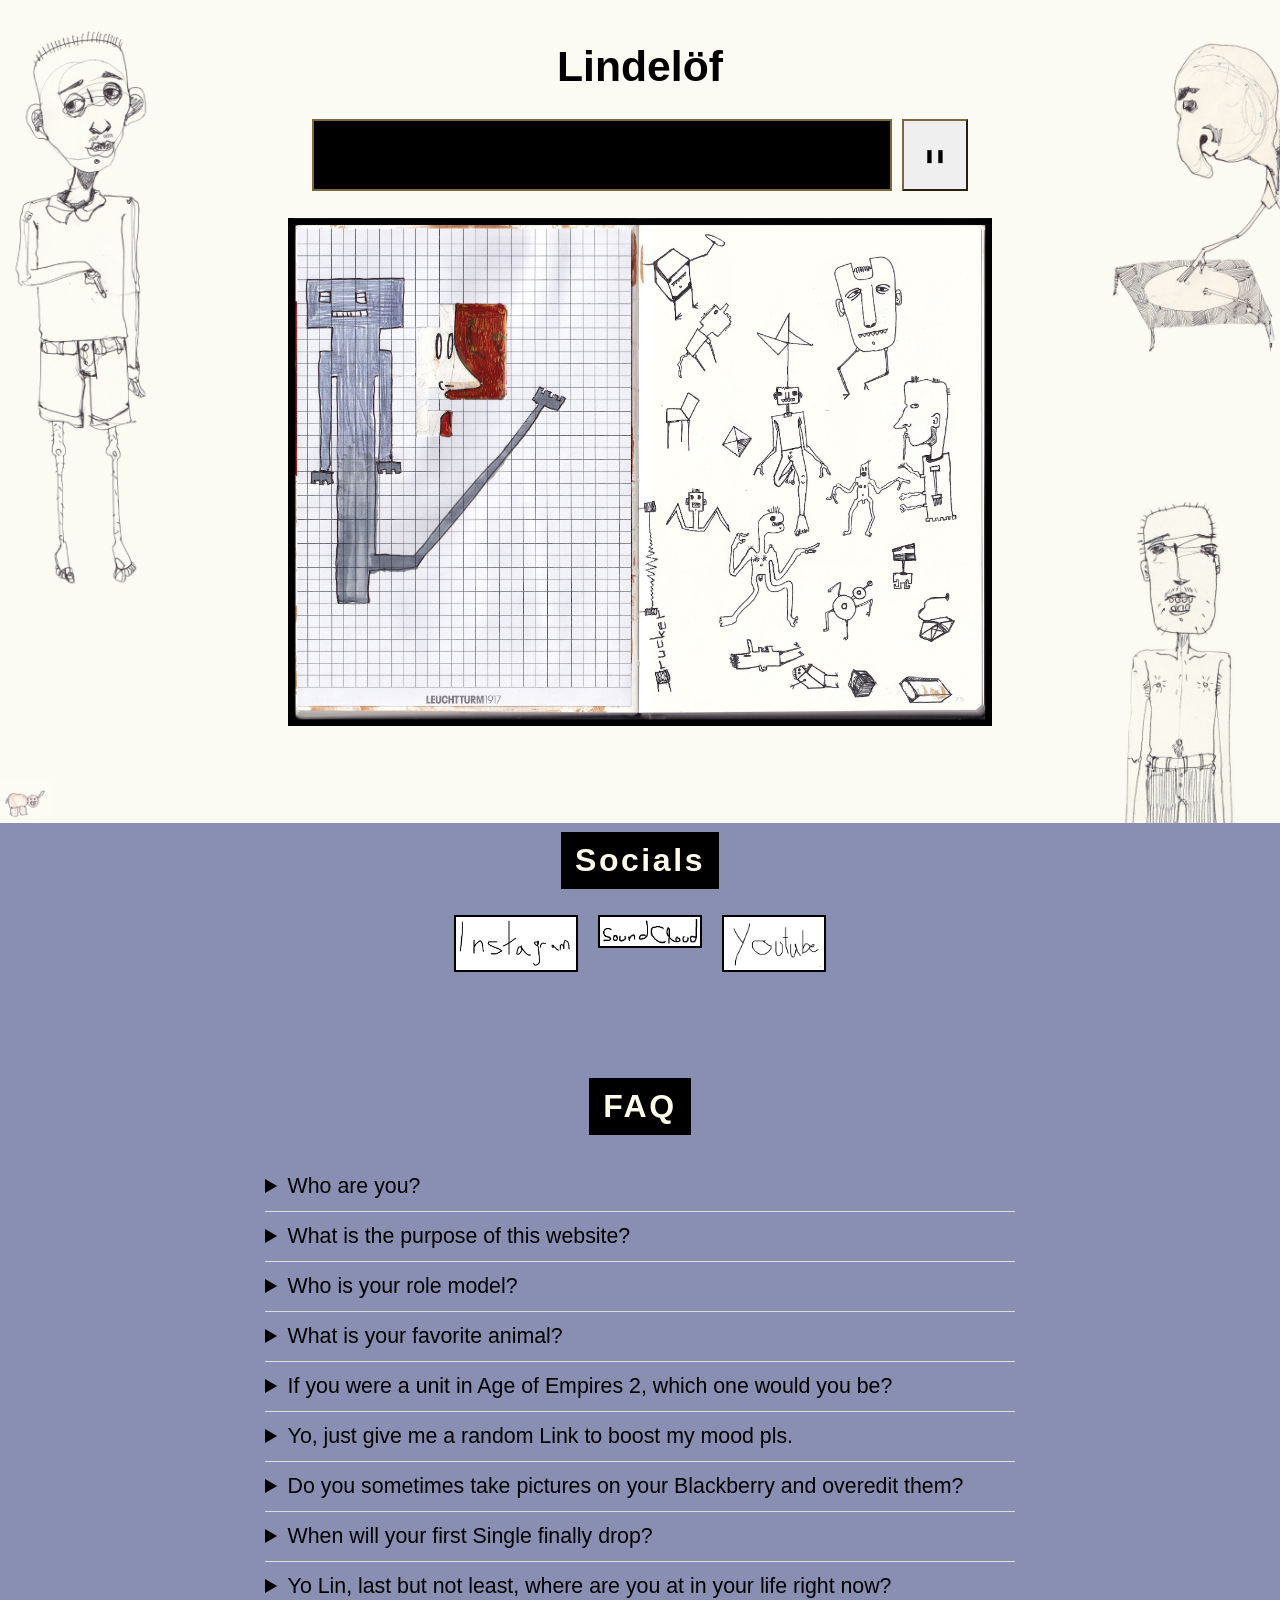
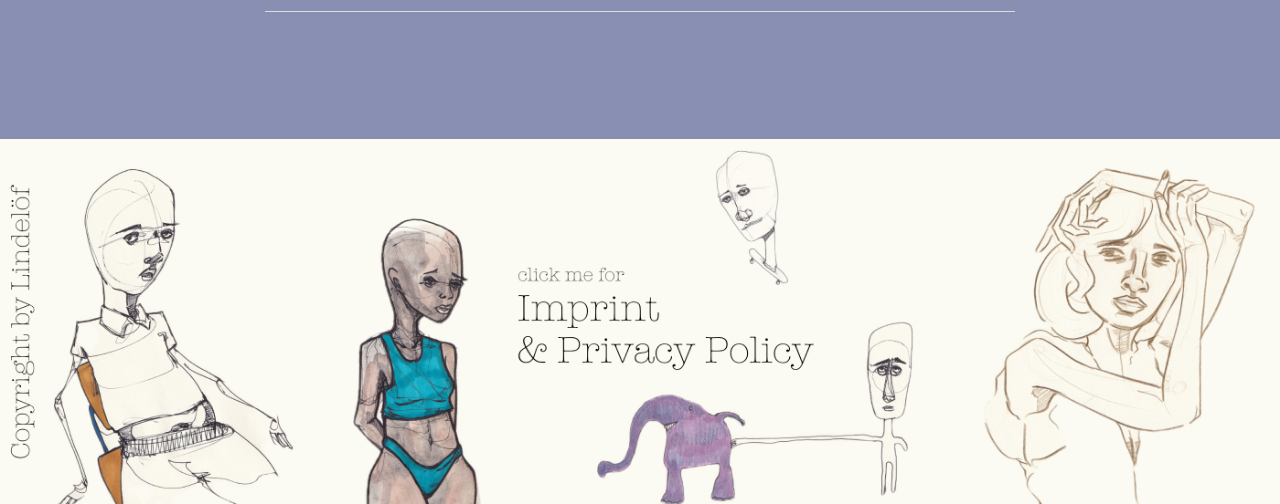
==== index.html @ d3c9ffcc "lil change" ====
<!DOCTYPE html>
<html lang="en">
<head>
  <meta charset="UTF-8">
  <meta name="viewport" content="width=device-width, initial-scale=1.0">
  <link rel="icon" type="image/png" href="icons/favicon256.png">
  <link rel="stylesheet" href="style.css">
  <title>Lindelöf</title>
</head>
<body>
  <div class="container">

    <h1>Lindelöf</h1>

    <div class="outer-banner">
      <div class="banner">
        <p id="banner-text">
          I like making doodles. Click on the open sketchbook to see more pages on my insta.
        </p>
      </div>
      <button id="pause" onclick="toggleBannerAnimation()">❚❚</button>
    </div>

    <div class="rotate-hint">
      <p class="hint-style">
        Website looks better on desktop. 
        <br>
        Rotate your phone for improved experience.
      </p>
    </div>

    <div class="gallery">
      <a href="https://instagram.com/lindeloef_">
        <img src="content/sb.jpg" alt="sketchbook" class="img"></img>
      </a>
    </div>


    <h2 class="margin-headings">Socials</h2>

    <div class="socials">
      <a href="https://instagram.com/lindeloef_">
        <img src="icons/instagram.png" alt="Instagram" width="120">
      </a>
      <a href="https://soundcloud.com/user-661424692">
        <img src="icons/soundcloud.png" alt="SoundCloud" width="100">
      </a>
      <a href="comingsoon.html">
        <img src="icons/youtube.png" alt="YouTube" width="100">
      </a>
    </div>

    <h2 class="margin-headings">FAQ</h2>

    <section class="faq">
      <details>
        <summary>Who are you?</summary>
        <p>I'm Lindelöf aka Lin.</p>
        <p><img src="content/me.jpeg" alt="Lindelöf" class="me-img"></img></p>
      </details>
      <details>
        <summary>What is the purpose of this website?</summary>
        <p>I like to scribble in sketchbooks. Now I want to share my art and become famous. Haha</p>
      </details>
      <details>
        <summary>Who is your role model?</summary>
        <p>This guy: <a href="https://www.youtube.com/watch?v=QdEOL1HGtXE&list=LL&index=1">Mike Meiré</a></p>
      </details>
      <details>
        <summary>What is your favorite animal?</summary>
        <p>Watch this: <a href="https://www.youtube.com/watch?v=CAQuoH_fOWM">Mudskipper</a></p>
      </details>
      <details>
        <summary>If you were a unit in Age of Empires 2, which one would you be?</summary>
        <p>A skirmisher. Or an onager. Wololo</p>
      </details>
      <details>
        <summary>Yo, just give me a random Link to boost my mood pls.</summary>
        <p><a href="https://www.youtube.com/watch?v=z4NQp6fCWMs&list=LL&index=172">Link</a></p>
      </details>
      <details>
        <summary>Do you sometimes take pictures on your Blackberry and overedit them?</summary>
        <p>Yes, I do. It's a hobby of mine.</p>
        <p><img src="icons/favicon256.png" alt="bb1" class="me-img"></img></p>
      </details>
      <details>
        <summary>When will your first Single finally drop?</summary>
        <p>Not sure, but 'Dippe die Kippe in Senf' will go hard.</p>
      </details>
      <details>
        <summary>Yo Lin, last but not least, where are you at in your life right now?</summary>
        <p>I'm in my fifth gap year. Just like <a href="https://www.youtube.com/watch?v=kwJ5E8VJcI0">cemeteryf0g</a>.</p>
      </details>
    </section>

    <span class="margin-headings"></span>
    
    <div class="footer">
      <a href="impressum.html">
        <img src="content/footer.png" alt="footer"></img>
      </a>
    </div>

  </div>
  <script>
    function toggleBannerAnimation() {
      const text = document.getElementById('banner-text');
      const btn = document.getElementById('pause');
      const isPaused = text.style.animationPlayState === 'paused';
      text.style.animationPlayState = isPaused ? 'running' : 'paused';
      btn.textContent = isPaused ? '❚❚' : '▶';
    }
  </script>
</body>
</html>
---- style.css ----
body {
    margin: 0;
    font-size: 16pt;
    background-image: url("content/top.png");
    background-size: contain;
    background-position: top;
    background-repeat: no-repeat;
    background-color: rgb(136, 143, 178);
    font-family: sans-serif;
}
.container {
    display: flex;
    flex-direction: column;
    min-height: 100vh;
    padding: 10pt;
    align-items: center;
}

.margin-headings {
    margin: 20pt;
    margin-top: 75pt;
}

.outer-banner {
    max-width: 70vw;
    text-align: center;
    margin: 0 auto 20pt auto;
    display: flex;
    gap: 10px;
}

.banner {
    overflow: hidden;
    white-space: nowrap;
    background: black;
    color: #fffbeb;
    border: 2px solid #7b683f;
    max-width: 45vw;
    margin: 0 auto;
}

.banner p {
    display: inline-block;
    padding-left: 100%;
    animation: scroll 25s linear infinite;
}

@keyframes scroll {
    to { transform: translateX(-100%); }
}

.img {
    width: 55vw;
    transition: width 0.5s, height 0.5s;
}

.img:hover {
    width: 65vw;
}

@media (max-width: 600px) {
    .gallery {
    display: flex;
    flex-direction: column;
    gap: 10pt;
    }
    .img {
    width: 70vw;
    }
    .img:hover {
    width: 80vw;
    }
    .banner {
    max-width: 60vw;
    }
}

.rotate-hint {
    display: none;
    min-width: 85%;
    text-align: center;
}

@media (max-width: 500px) and (orientation: portrait) {
    .rotate-hint {
    display: block;
    }
    .outer-banner {
    display: none;
    }
    .pause {
    display: none;
    }
}

.hint-style {
    font-size: small;
    margin: 10%;
    margin-top: 0;
    padding: 2%;
    background-color: black;
    color: white;
}

.socials {
    display: flex;
    gap: 20px;
}

.socials img {
    transition: transform 0.2s ease;
    border: 2px solid black;
}

.socials a:hover img,
.socials a:focus img {
    animation: wobble 0.8s ease-in-out;
}

@keyframes wobble {
    0%, 100% { transform: translateX(0) rotate(0); }
    15% { transform: translateX(-4px) rotate(-4deg); }
    30% { transform: translateX(4px) rotate(4deg); }
    45% { transform: translateX(-2px) rotate(-2deg); }
    60% { transform: translateX(2px) rotate(2deg); }
    75% { transform: translateX(-1px) rotate(-1deg); }
}

.faq details {
    border-bottom: 1px solid #ddd;
    padding: 12px 0;
    transition: transform 0.2s ease, background-color 0.2s ease, box-shadow 0.2s ease;
    transform-origin: top center;
}

@media (hover: hover) and (pointer: fine) {
    .faq details:hover {
        transform: translateY(-2px) scale(1.02);
        background-color: rgba(255,255,255,0.05);
        box-shadow: 0 8px 18px rgba(0, 0, 0, 0.08);
    }
}

.faq summary {
    cursor: pointer;
}

.faq p {
    margin-left: 10pt;
}

.faq {
    width: 100%;
    max-width: 750px;
    box-sizing: border-box;
    overflow-wrap: break-word;
    word-break: break-word;
}

.faq img {
    max-width: 100%;
    height: auto;
    display: block;
}

.faq p img {
    display: inline-block;
    vertical-align: top;
    margin-right: 10px;
    margin-top: 5px;
}

.faq details {
    width: 100%;
}

.me-img {
    width: 200pt;
    display: inline-block;
}

.footer {
    margin: 0 -10pt -10pt;
    width: calc(100% + 20pt);
}

.footer img {
    display: block;
    width: 100%;
}

h2 {
    padding: 10px 14px;
    background: black;
    color: #fffbeb;
    letter-spacing: 0.08em;
}

button {
    padding: 10px 20px;
    cursor: pointer;
    border-radius: 0;
    border-color: #7b683f;
    color: black;
    min-width: 60px;
}
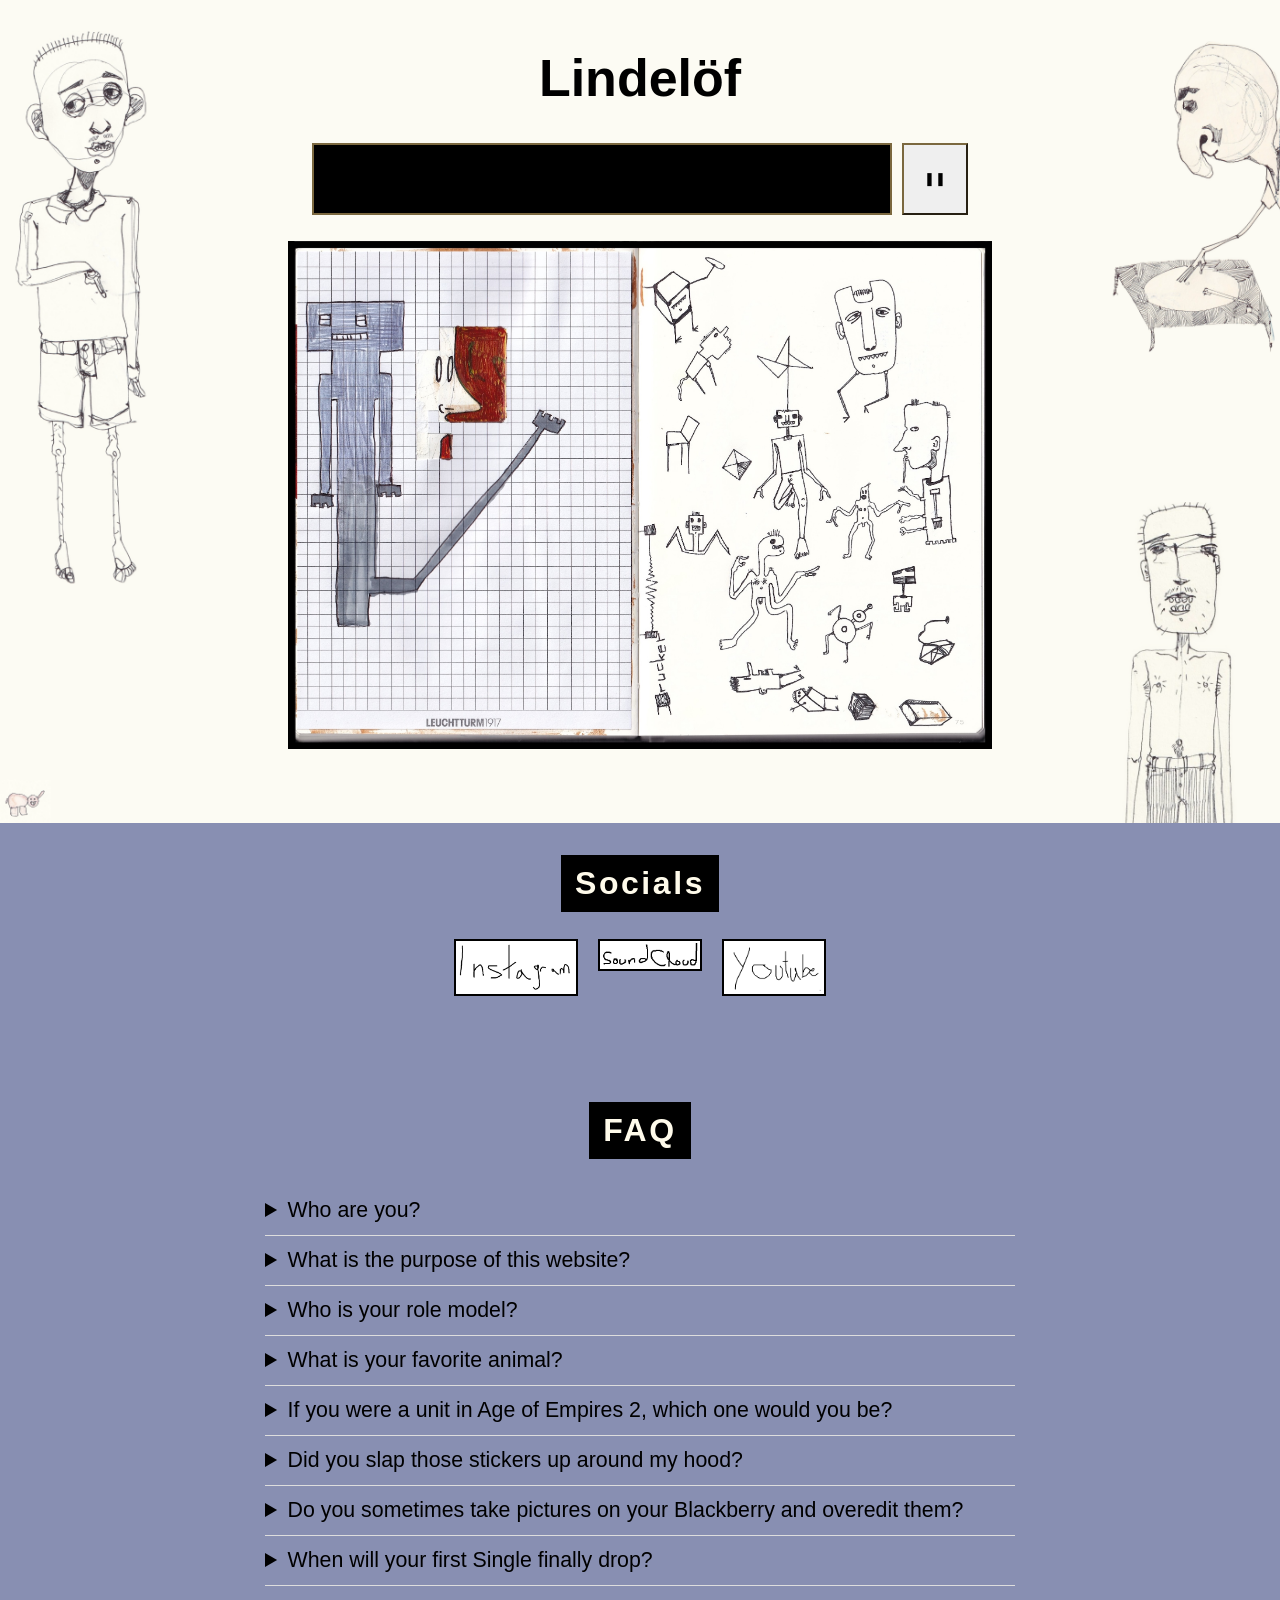
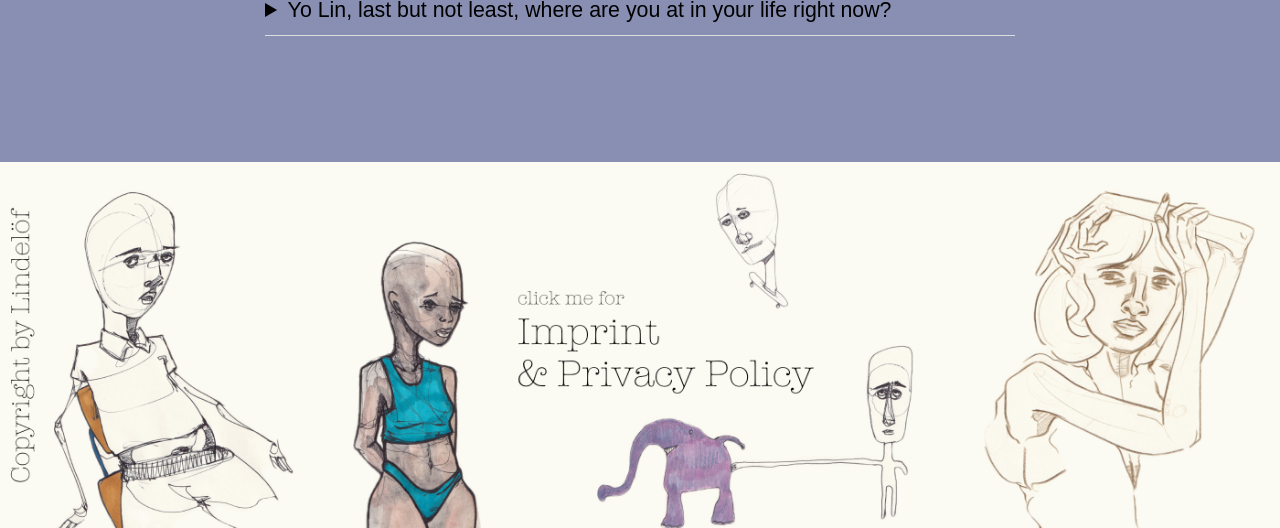
==== commit 796fe080: "lil change" ====
--- a/index.html
+++ b/index.html
@@ -23,7 +23,7 @@
 
     <div class="rotate-hint">
       <p class="hint-style">
-        Website looks better on desktop. 
+        Designed for desktop. 
         <br>
         Rotate your phone for improved experience.
       </p>
@@ -55,7 +55,7 @@
     <section class="faq">
       <details>
         <summary>Who are you?</summary>
-        <p>I'm Lindelöf aka Lin.</p>
+        <p>I'm Lindelöf (aka Lin).</p>
         <p><img src="content/me.jpeg" alt="Lindelöf" class="me-img"></img></p>
       </details>
       <details>
@@ -75,8 +75,11 @@
         <p>A skirmisher. Or an onager. Wololo</p>
       </details>
       <details>
-        <summary>Yo, just give me a random Link to boost my mood pls.</summary>
-        <p><a href="https://www.youtube.com/watch?v=z4NQp6fCWMs&list=LL&index=172">Link</a></p>
+        <summary>Did you slap those stickers up around my hood?</summary>
+        <p>Ich weise diese Unterstellungen zurück. Unterstellungen sind ein journalistischer Trick. 
+          Diese dürften in der freiheitlich-demokratischen Grundordnung nicht vorkommen. 
+          Sie hätten mich anders befragen müssen.</p>
+          <p><img src="content/street.jpg" alt="bb1" class="me-img"></img></p>
       </details>
       <details>
         <summary>Do you sometimes take pictures on your Blackberry and overedit them?</summary>
--- a/style.css
+++ b/style.css
@@ -7,13 +7,24 @@
     background-repeat: no-repeat;
     background-color: rgb(136, 143, 178);
     font-family: sans-serif;
-}
+    cursor: url("icons/cursor.png") 8 8, auto;
+}
+
 .container {
     display: flex;
     flex-direction: column;
     min-height: 100vh;
     padding: 10pt;
     align-items: center;
+}
+
+a,
+button,
+a:hover,
+button:hover,
+details:not([open]),
+details > summary:hover {
+    cursor: url("icons/pointer.png") 8 8, none;
 }
 
 .margin-headings {
@@ -128,7 +139,7 @@
 
 .faq details {
     border-bottom: 1px solid #ddd;
-    padding: 12px 0;
+    padding: 0; /* move header padding onto the summary so the whole header is clickable */
     transition: transform 0.2s ease, background-color 0.2s ease, box-shadow 0.2s ease;
     transform-origin: top center;
 }
@@ -142,6 +153,8 @@
 }
 
 .faq summary {
+    width: 100%;
+    padding: 12px 0;
     cursor: pointer;
 }
 
@@ -187,6 +200,10 @@
 .footer img {
     display: block;
     width: 100%;
+}
+
+h1 {
+    font-size: 3.25rem;
 }
 
 h2 {
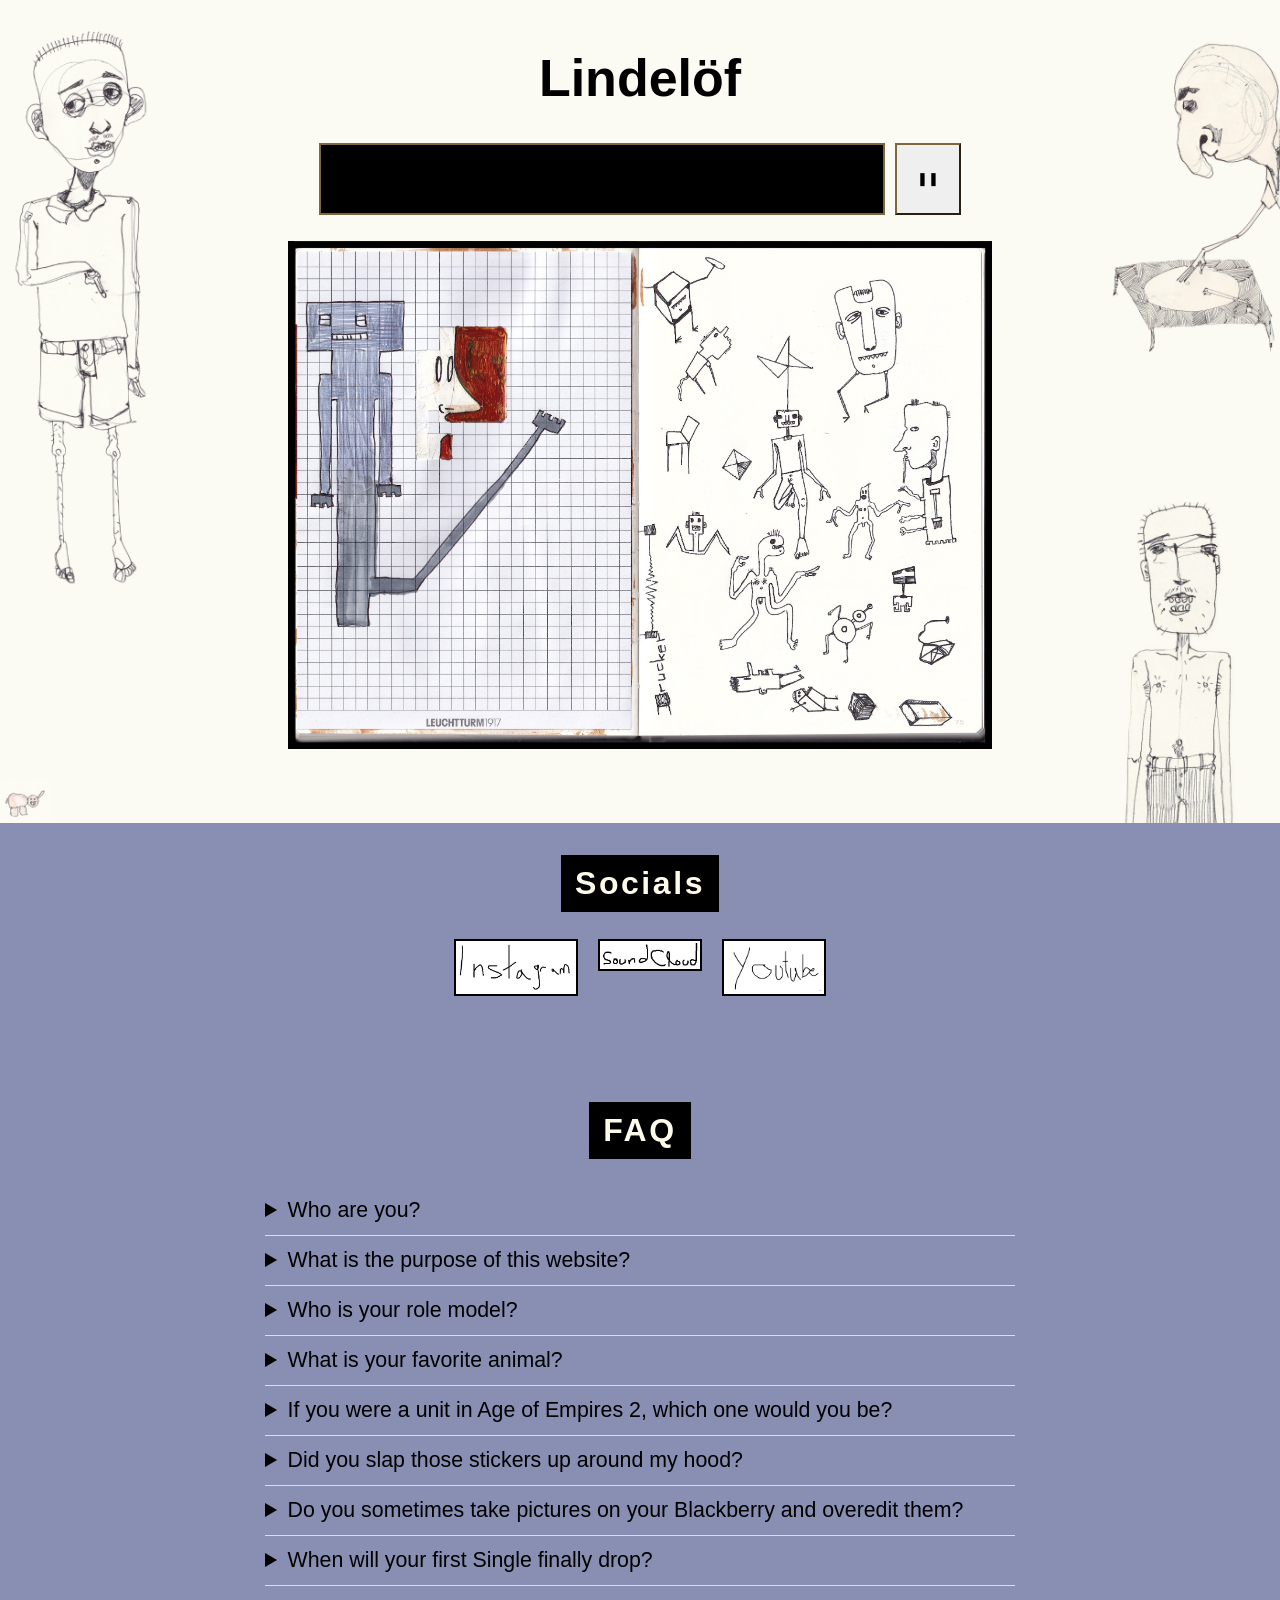
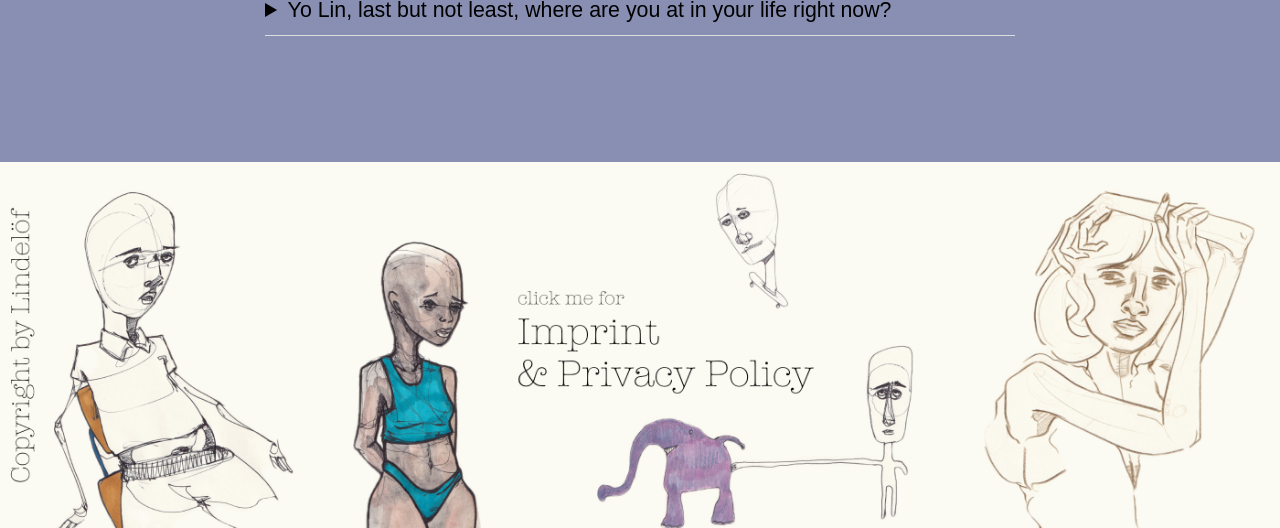
==== commit 55c2b094: "lil change in headline" ====
--- a/index.html
+++ b/index.html
@@ -15,7 +15,7 @@
     <div class="outer-banner">
       <div class="banner">
         <p id="banner-text">
-          I like making doodles. Click on the open sketchbook to see more pages on my insta.
+          Under Construction. Bald gibts hier krasse Sachen, vertrau.
         </p>
       </div>
       <button id="pause" onclick="toggleBannerAnimation()">❚❚</button>
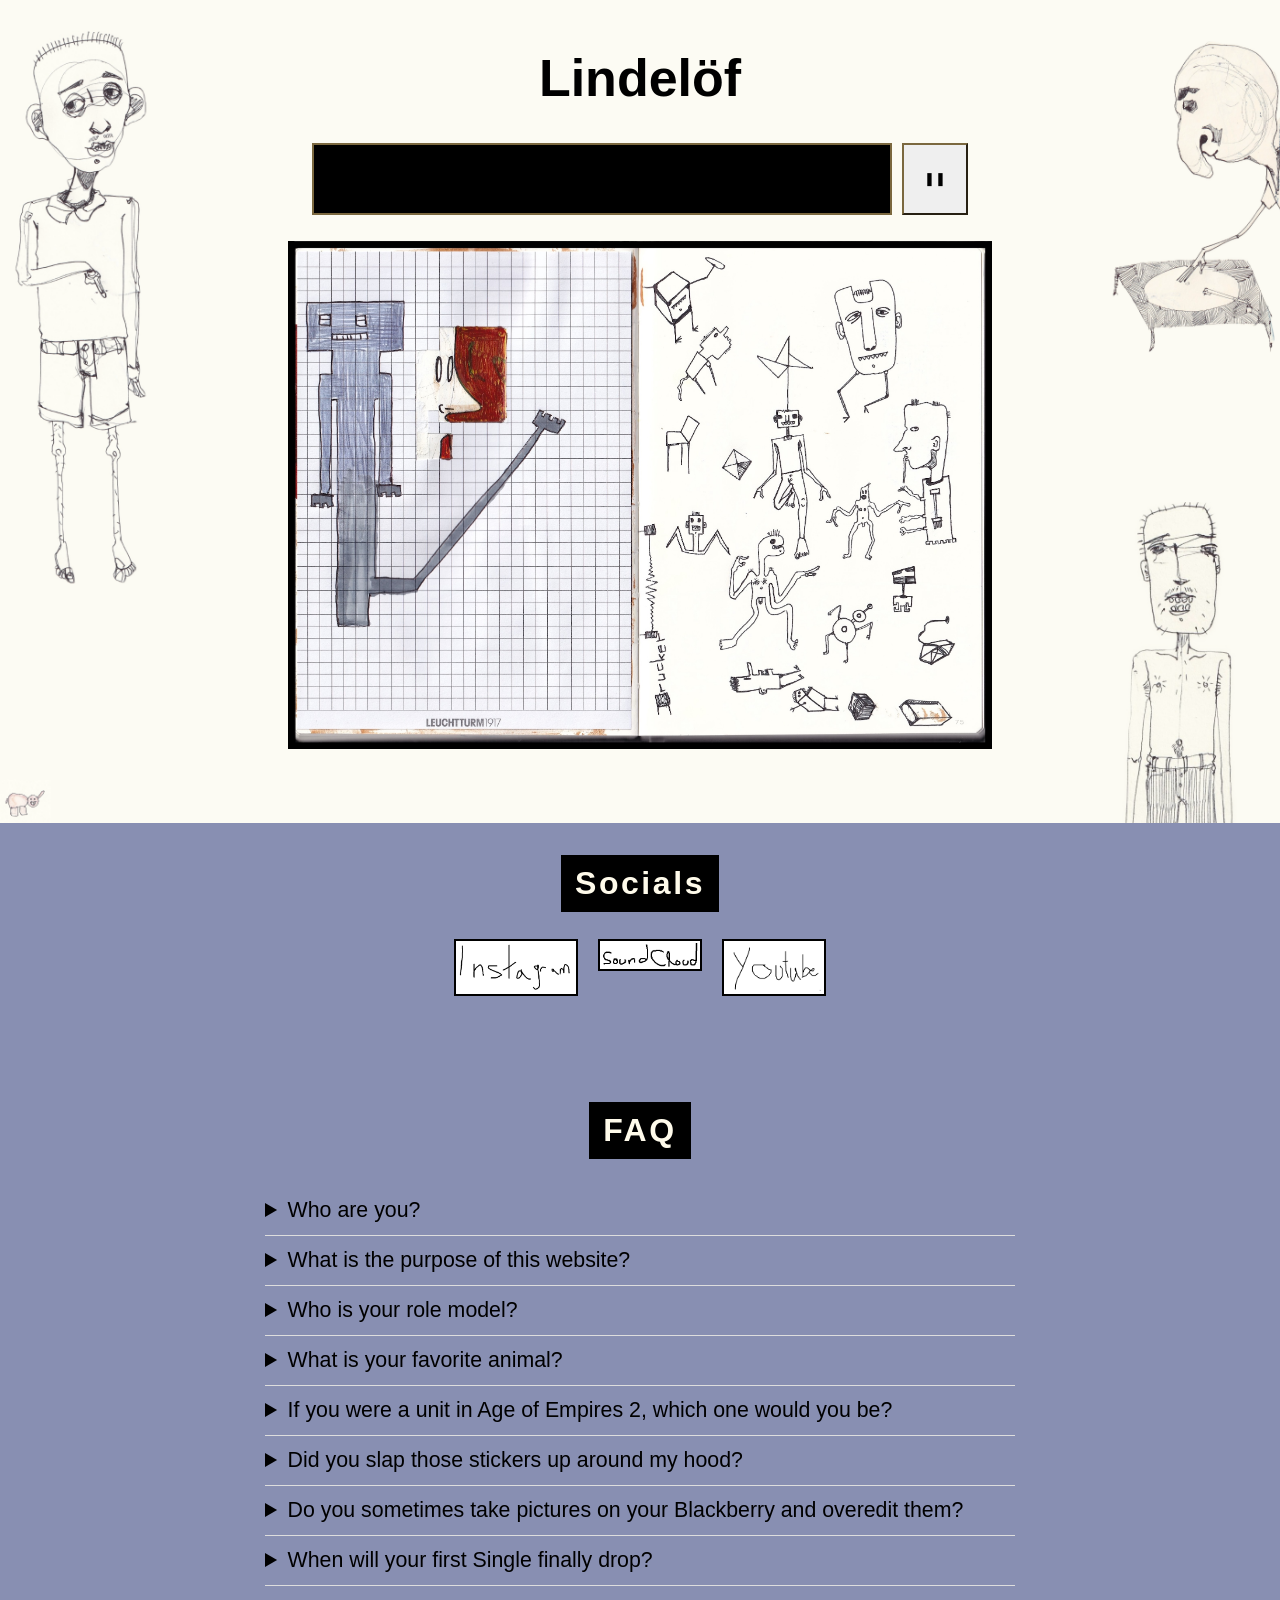
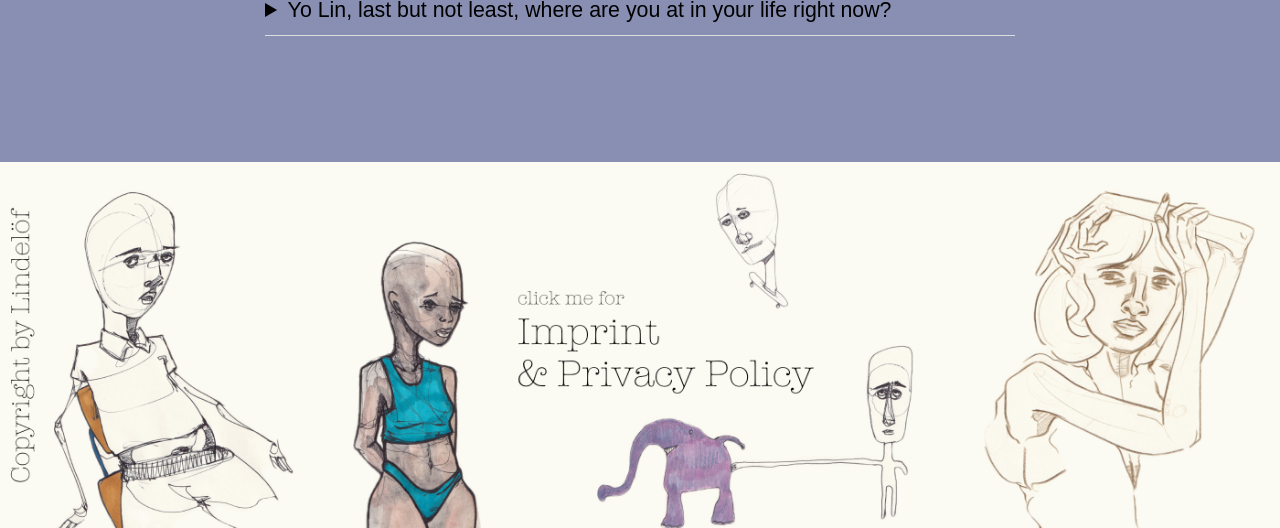
==== commit 06b03152: "lil change" ====
--- a/index.html
+++ b/index.html
@@ -15,7 +15,7 @@
     <div class="outer-banner">
       <div class="banner">
         <p id="banner-text">
-          Under Construction. Bald gibts hier krasse Sachen, vertrau.
+          Under Construction. Hier ändert sich vielleicht mal was, vertrau.
         </p>
       </div>
       <button id="pause" onclick="toggleBannerAnimation()">❚❚</button>
@@ -23,7 +23,7 @@
 
     <div class="rotate-hint">
       <p class="hint-style">
-        Designed for desktop. 
+        Designed for widescreen. 
         <br>
         Rotate your phone for improved experience.
       </p>
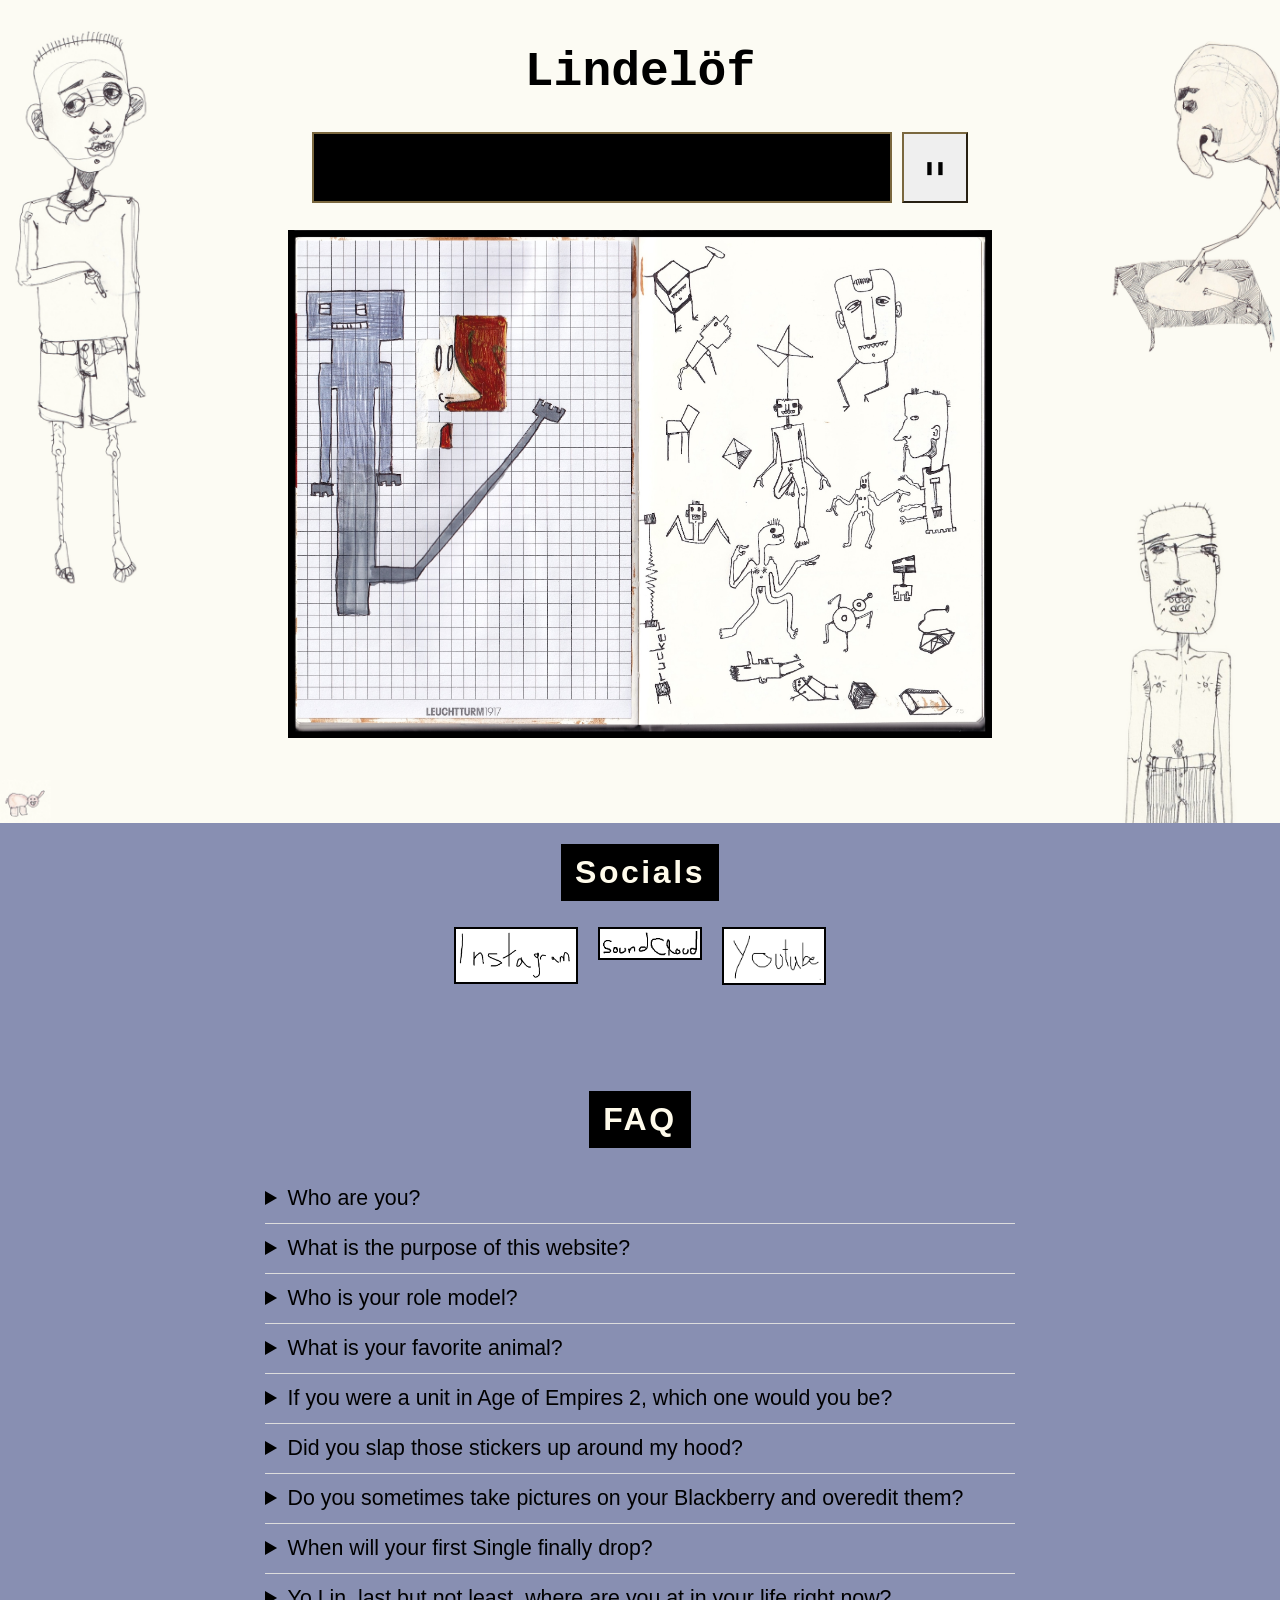
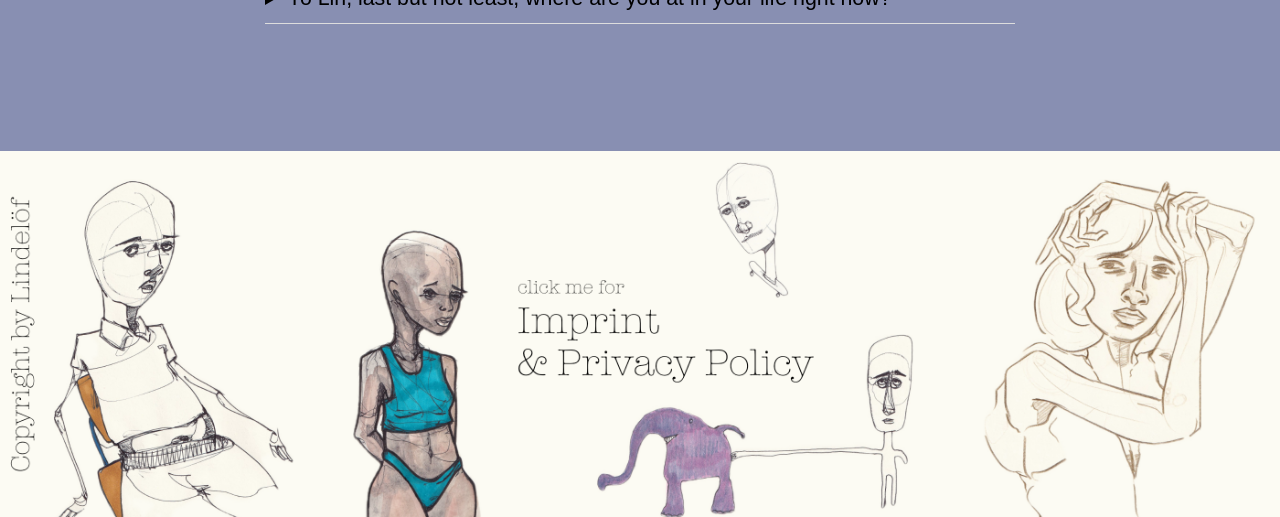
==== commit 0ba0c12b: "added sound + changed font headline" ====
--- a/index.html
+++ b/index.html
@@ -10,7 +10,7 @@
 <body>
   <div class="container">
 
-    <h1>Lindelöf</h1>
+    <h1 onclick="playSound()">Lindelöf</h1>
 
     <div class="outer-banner">
       <div class="banner">
@@ -113,6 +113,11 @@
       text.style.animationPlayState = isPaused ? 'running' : 'paused';
       btn.textContent = isPaused ? '❚❚' : '▶';
     }
+    
+    function playSound() {
+      const audio = new Audio('crunch.m4a');
+      audio.play();
+    }
   </script>
 </body>
 </html>
--- a/style.css
+++ b/style.css
@@ -18,6 +18,7 @@
     align-items: center;
 }
 
+h1,
 a,
 button,
 a:hover,
@@ -203,7 +204,8 @@
 }
 
 h1 {
-    font-size: 3.25rem;
+    font-size: 3rem;
+    font-family: 'Courier New', Courier, monospace;
 }
 
 h2 {
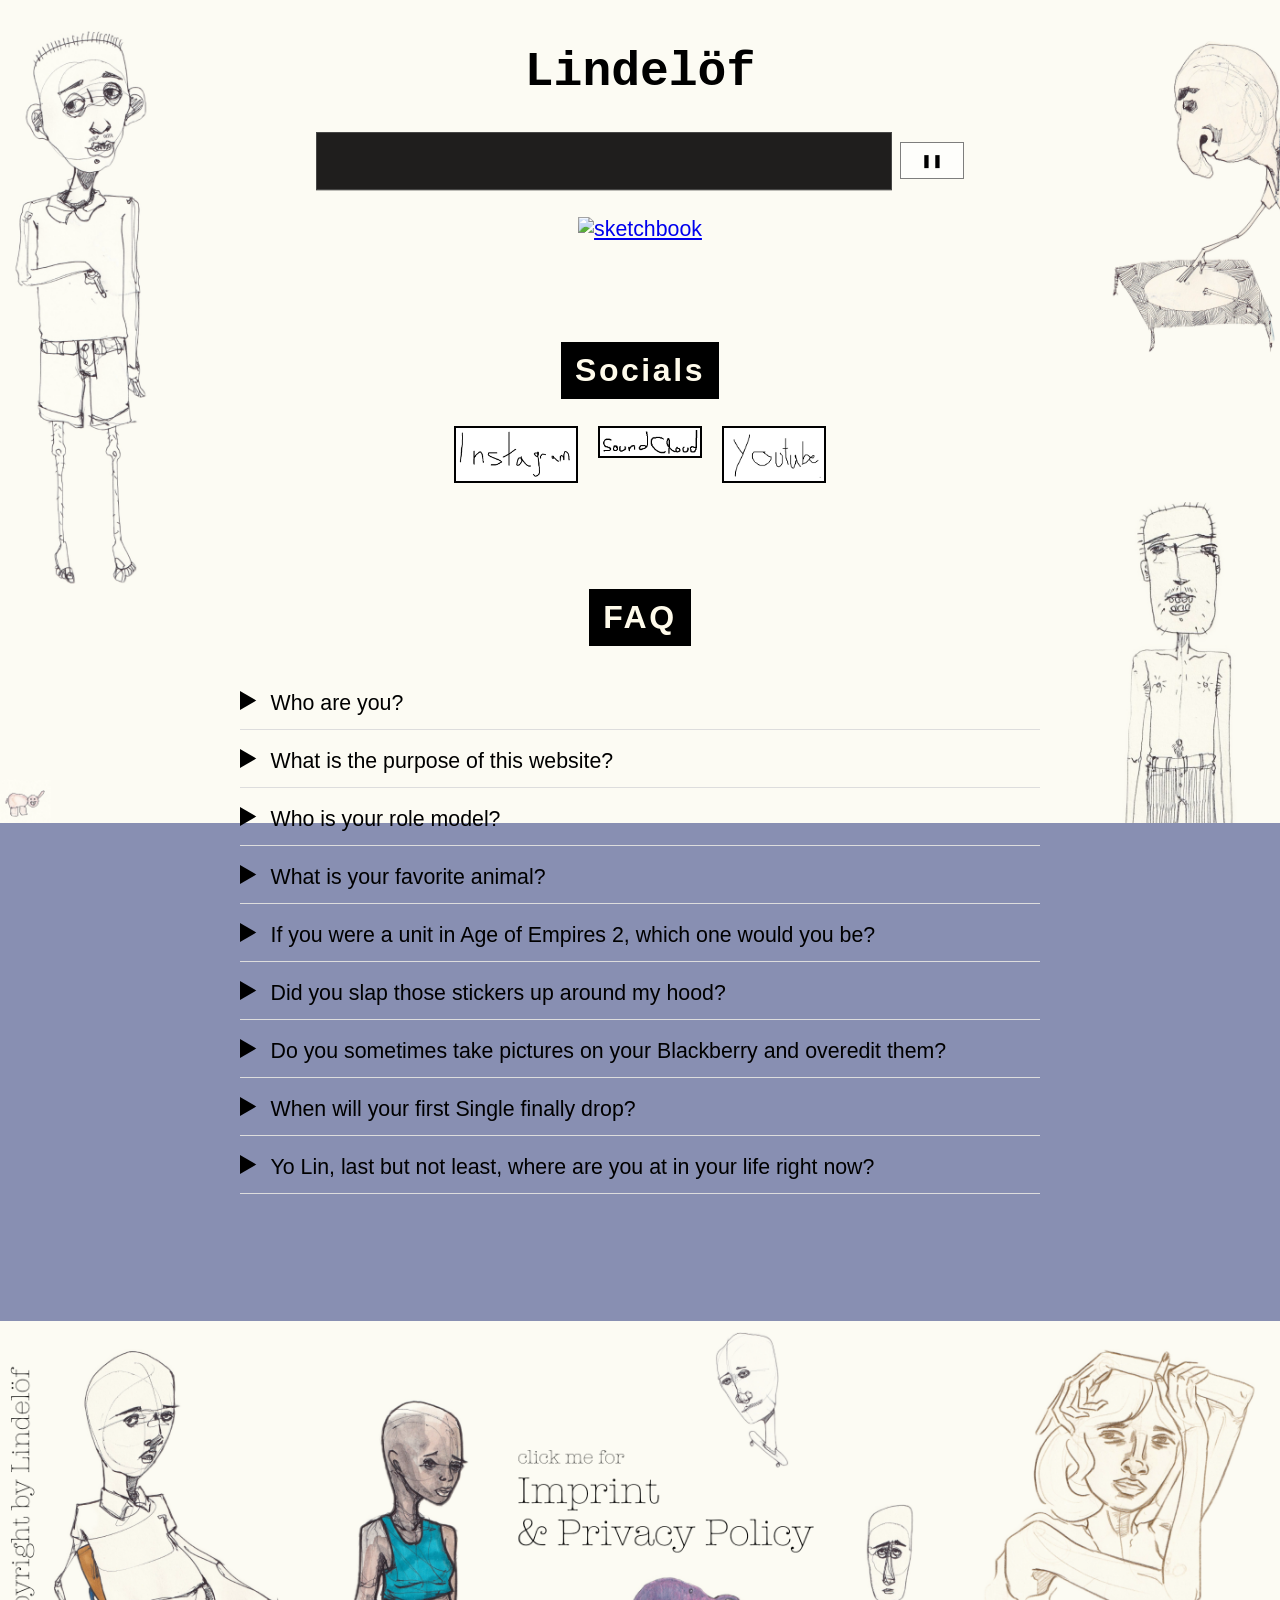
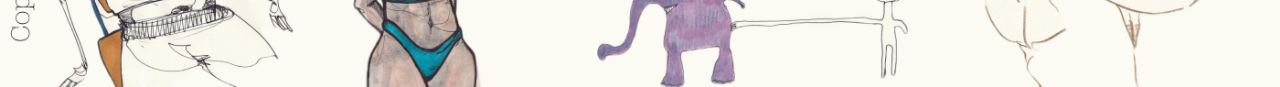
==== commit e7ad4f7d: "changed some things." ====
--- a/index.html
+++ b/index.html
@@ -31,7 +31,7 @@
 
     <div class="gallery">
       <a href="https://instagram.com/lindeloef_">
-        <img src="content/sb.jpg" alt="sketchbook" class="img"></img>
+        <img src="content/sbc.jpeg" alt="sketchbook" class="img"></img>
       </a>
     </div>
 
--- a/style.css
+++ b/style.css
@@ -7,7 +7,6 @@
     background-repeat: no-repeat;
     background-color: rgb(136, 143, 178);
     font-family: sans-serif;
-    cursor: url("icons/cursor.png") 8 8, auto;
 }
 
 .container {
@@ -18,15 +17,7 @@
     align-items: center;
 }
 
-h1,
-a,
-button,
-a:hover,
-button:hover,
-details:not([open]),
-details > summary:hover {
-    cursor: url("icons/pointer.png") 8 8, none;
-}
+
 
 .margin-headings {
     margin: 20pt;
@@ -38,22 +29,28 @@
     text-align: center;
     margin: 0 auto 20pt auto;
     display: flex;
-    gap: 10px;
+    align-items: center;
+    gap: 8px;
 }
 
 .banner {
     overflow: hidden;
     white-space: nowrap;
-    background: black;
+    background: rgba(0, 0, 0, 0.88);
     color: #fffbeb;
-    border: 2px solid #7b683f;
+    border: 1px solid rgba(255, 255, 255, 0.18);
+    box-shadow: 0 1px 0 rgba(0, 0, 0, 0.25);
     max-width: 45vw;
     margin: 0 auto;
 }
 
 .banner p {
     display: inline-block;
+    padding: 8px 18px;
     padding-left: 100%;
+    font-size: 0.8rem;
+    letter-spacing: 0.08em;
+    text-transform: uppercase;
     animation: scroll 25s linear infinite;
 }
 
@@ -68,6 +65,7 @@
 
 .img:hover {
     width: 65vw;
+    cursor: url("icons/pointer.png") 8 8, none;
 }
 
 @media (max-width: 600px) {
@@ -131,11 +129,11 @@
 
 @keyframes wobble {
     0%, 100% { transform: translateX(0) rotate(0); }
-    15% { transform: translateX(-4px) rotate(-4deg); }
-    30% { transform: translateX(4px) rotate(4deg); }
-    45% { transform: translateX(-2px) rotate(-2deg); }
-    60% { transform: translateX(2px) rotate(2deg); }
-    75% { transform: translateX(-1px) rotate(-1deg); }
+    15% { transform: translateX(-8px) rotate(-7deg); }
+    30% { transform: translateX(8px) rotate(7deg); }
+    45% { transform: translateX(-5px) rotate(-5deg); }
+    60% { transform: translateX(5px) rotate(5deg); }
+    75% { transform: translateX(-2px) rotate(-2deg); }
 }
 
 .faq details {
@@ -147,7 +145,7 @@
 
 @media (hover: hover) and (pointer: fine) {
     .faq details:hover {
-        transform: translateY(-2px) scale(1.02);
+        transform: translateY(-2px) scaleY(1.05);
         background-color: rgba(255,255,255,0.05);
         box-shadow: 0 8px 18px rgba(0, 0, 0, 0.08);
     }
@@ -156,7 +154,14 @@
 .faq summary {
     width: 100%;
     padding: 12px 0;
-    cursor: pointer;
+}
+
+.faq summary::-webkit-details-marker {
+    font-size: 1.8rem;
+}
+
+.faq summary::marker {
+    font-size: 1.8rem;
 }
 
 .faq p {
@@ -165,10 +170,11 @@
 
 .faq {
     width: 100%;
-    max-width: 750px;
+    max-width: 800px;
     box-sizing: border-box;
     overflow-wrap: break-word;
     word-break: break-word;
+    cursor:pointer;
 }
 
 .faq img {
@@ -206,6 +212,7 @@
 h1 {
     font-size: 3rem;
     font-family: 'Courier New', Courier, monospace;
+    cursor: pointer;
 }
 
 h2 {
@@ -219,7 +226,8 @@
     padding: 10px 20px;
     cursor: pointer;
     border-radius: 0;
-    border-color: #7b683f;
+    border: 1px solid rgba(0, 0, 0, 0.5);
+    background: rgba(255, 255, 255, 0.7);
     color: black;
     min-width: 60px;
 }
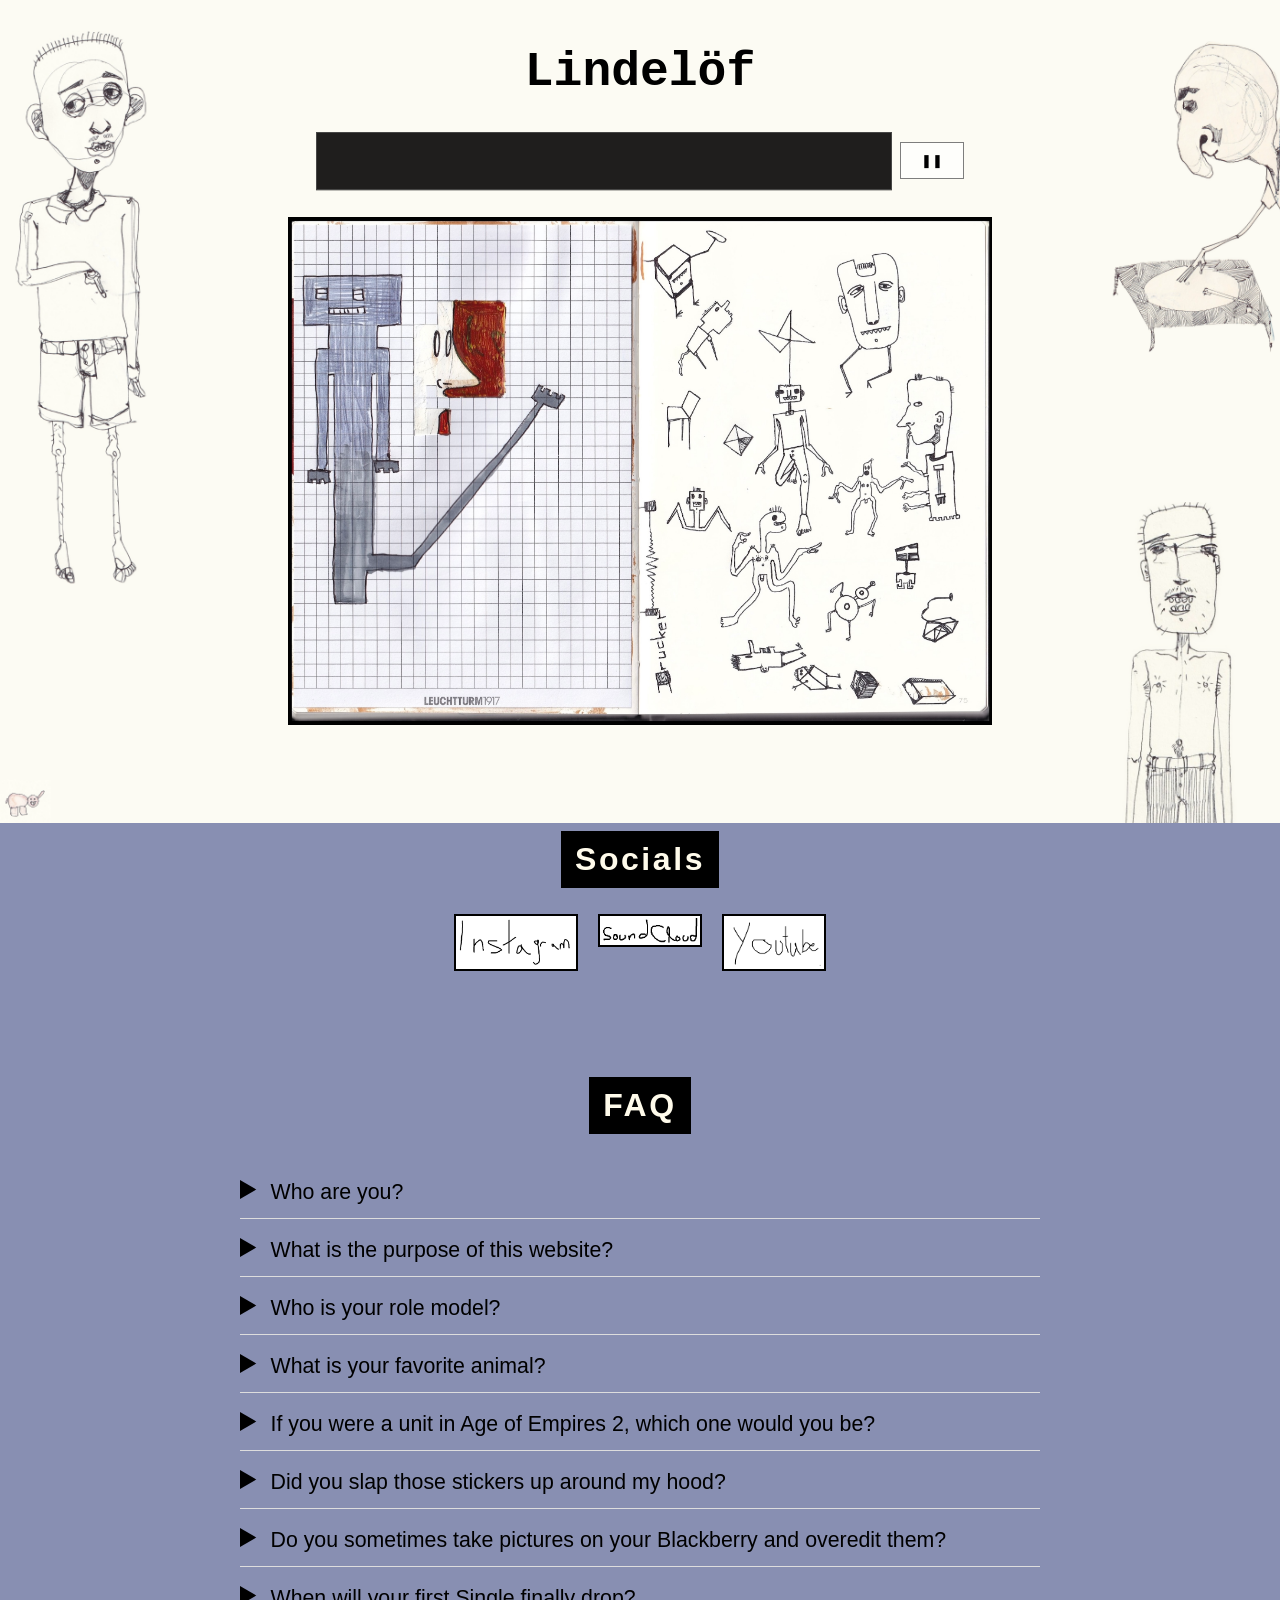
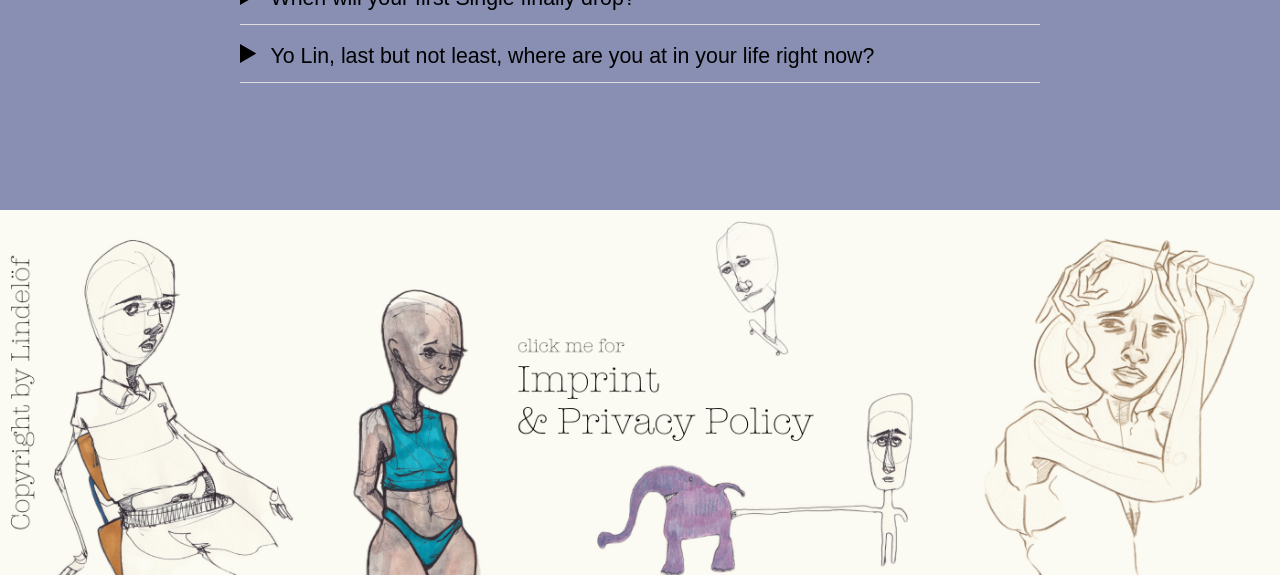
==== commit decdf754: "lil fix" ====
--- a/index.html
+++ b/index.html
@@ -31,7 +31,7 @@
 
     <div class="gallery">
       <a href="https://instagram.com/lindeloef_">
-        <img src="content/sbc.jpeg" alt="sketchbook" class="img"></img>
+        <img src="content/sb.jpeg" alt="sketchbook" class="img"></img>
       </a>
     </div>
 
